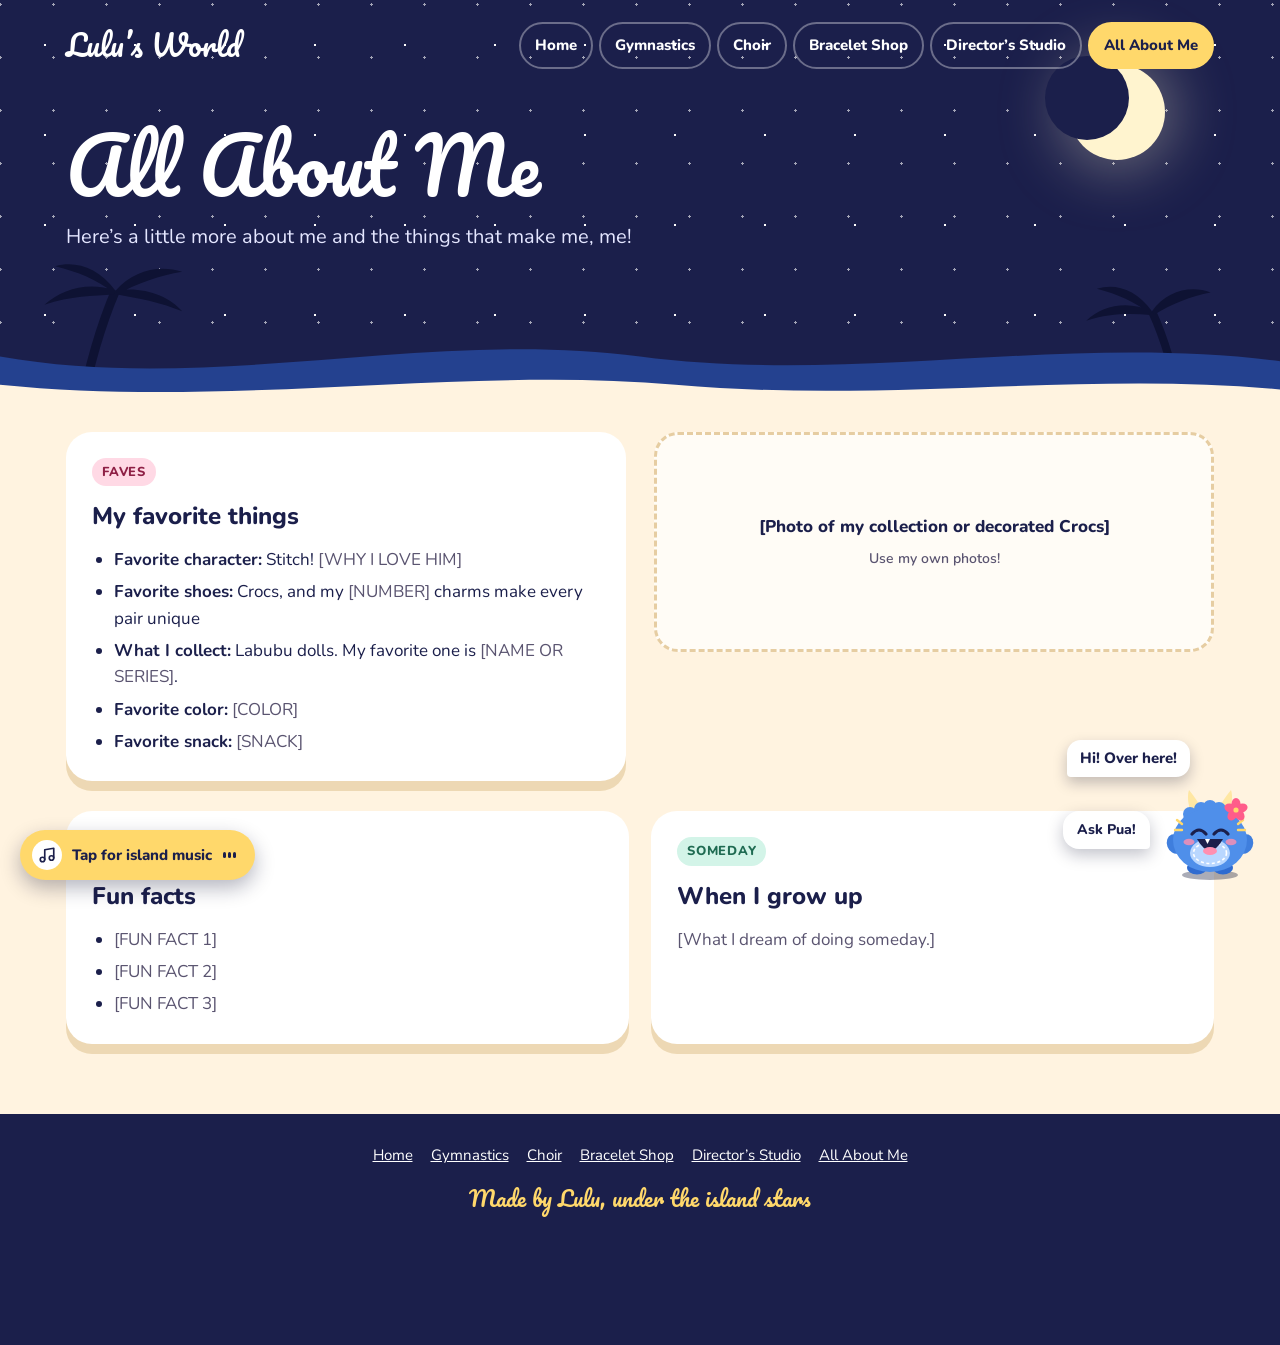
==== all-about-me.html @ 0adfb623 "Lulu's World: six-page Island Nights site with Pua helper Co-Authored-By: Claude Opus 5.5 <noreply@a" ====
<!doctype html>
<html lang="en">
<head>
<meta charset="utf-8">
<meta name="viewport" content="width=device-width, initial-scale=1, viewport-fit=cover">
<meta name="robots" content="noindex, nofollow">
<title>All About Me · Lulu’s World</title>
<meta name="claude:viewport-fit-sides" content="cover">
<meta name="description" content="Lulu’s favorite things, fun facts and dreams.">
<link rel="preconnect" href="https://fonts.googleapis.com">
<link rel="preconnect" href="https://fonts.gstatic.com" crossorigin>
<link rel="stylesheet" href="https://fonts.googleapis.com/css2?family=Pacifico&amp;family=Nunito:wght@400;600;700;800&amp;display=swap">
<link rel="stylesheet" href="css/site.css">
</head>
<body>
<header class="sky short">
  <div class="moon" aria-hidden="true"></div>
  <div class="wrap">
    <div class="site-header">
      <a class="brand" href="index.html">Lulu’s World</a>
      <nav class="nav" aria-label="Main">
        <a href="index.html">Home</a>
        <a href="gymnastics.html">Gymnastics</a>
        <a href="choir.html">Choir</a>
        <a href="bracelet-shop.html">Bracelet Shop</a>
        <a href="directors-studio.html">Director’s Studio</a>
        <a href="all-about-me.html" aria-current="page">All About Me</a>
      </nav>
    </div>
    <div class="page-hero">
      <h1>All About Me</h1>
      <p>Here’s a little more about me and the things that make me, me!</p>
    </div>
  </div>
  <svg class="wave" viewBox="0 0 1440 170" preserveAspectRatio="none" aria-hidden="true" focusable="false">
      <path d="M90 170 C 100 120 112 80 130 40" stroke="#0E1233" stroke-width="10" fill="none"></path>
      <path d="M130 40 C 100 30 70 38 50 55 C 80 45 105 46 128 44 Z M130 40 C 150 18 180 12 205 20 C 180 24 155 32 132 44 Z M130 40 C 110 15 85 8 62 14 C 88 20 108 28 128 42 Z M130 40 C 160 35 190 45 205 62 C 180 52 155 48 132 44 Z" fill="#0E1233"></path>
      <path d="M1330 170 C 1322 130 1312 95 1296 62" stroke="#0E1233" stroke-width="9" fill="none"></path>
      <path d="M1296 62 C 1270 50 1240 55 1222 72 C 1248 64 1272 64 1294 66 Z M1296 62 C 1312 40 1340 34 1362 42 C 1340 46 1318 54 1298 66 Z M1296 62 C 1278 38 1254 32 1234 38 C 1258 44 1276 52 1294 64 Z" fill="#0E1233"></path>
      <path d="M0 110 C 240 150 480 80 720 110 C 960 140 1200 85 1440 115 L1440 170 L0 170 Z" fill="#24418F"></path>
      <path d="M0 140 C 260 165 520 120 760 140 C 1000 160 1220 125 1440 145 L1440 170 L0 170 Z" fill="#FFF3E0"></path>
    </svg>
</header>

<main>
  <section class="sand first">
    <div class="wrap stack">
      <div class="two-col">
        <article class="card">
          <span class="tag pink">Faves</span>
          <h2>My favorite things</h2>
          <ul>
            <li><b>Favorite character:</b> Stitch! <span class="fill">[WHY I LOVE HIM]</span></li>
            <li><b>Favorite shoes:</b> Crocs, and my <span class="fill">[NUMBER]</span> charms make every pair unique</li>
            <li><b>What I collect:</b> Labubu dolls. My favorite one is <span class="fill">[NAME OR SERIES]</span>.</li>
            <li><b>Favorite color:</b> <span class="fill">[COLOR]</span></li>
            <li><b>Favorite snack:</b> <span class="fill">[SNACK]</span></li>
          </ul>
        </article>
        <div class="photo-spot" role="img" aria-label="Photo of my collection or decorated Crocs (coming soon)"><span>[Photo of my collection or decorated Crocs]</span><small>Use my own photos!</small></div>
      </div>
      <div class="cards">
        <article class="card">
          <span class="tag sun">Did you know?</span>
          <h2>Fun facts</h2>
          <ul><li><span class="fill">[FUN FACT 1]</span></li><li><span class="fill">[FUN FACT 2]</span></li><li><span class="fill">[FUN FACT 3]</span></li></ul>
        </article>
        <article class="card">
          <span class="tag mint">Someday</span>
          <h2>When I grow up</h2>
          <p><span class="fill">[What I dream of doing someday.]</span></p>
        </article>
      </div>
    </div>
  </section>
</main>

<footer class="site-footer">
  <div class="wrap">
    <nav aria-label="Footer">
      <a href="index.html">Home</a>
      <a href="gymnastics.html">Gymnastics</a>
      <a href="choir.html">Choir</a>
      <a href="bracelet-shop.html">Bracelet Shop</a>
      <a href="directors-studio.html">Director’s Studio</a>
      <a href="all-about-me.html">All About Me</a>
    </nav>
    Made by Lulu, under the island stars
  </div>
</footer>
<script src="js/pua.js" defer></script>
</body>
</html>
---- css/site.css ----
/* Island Nights: a starry night-sky band at the top of every page, a wave into warm sand, surfboard-shaped links. */
:root {
  --night: #1B1F4B;
  --night-deep: #0E1233;
  --lagoon: #24418F;
  --sand: #FFF3E0;
  --sand-print: #E6CDA2;
  --hibiscus: #FF5C8A;
  --hibiscus-deep: #FF3D73;
  --plumeria: #FFD86B;
  --pink: #FF8FB0;
  --mint: #6FD6B2;
  --peri: #9FB4FF;
  --papaya: #FFB27A;
  --mist: #E4E6FF;
  --berry: #C2185B;
  --muted: #5A5470;
  --white: #FFFFFF;
  --font-display: 'Pacifico', 'Brush Script MT', cursive;
  --font-body: 'Nunito', 'Trebuchet MS', system-ui, sans-serif;
  color-scheme: light;
}

* { box-sizing: border-box; }
html { scroll-behavior: smooth; }
body {
  margin: 0;
  font-family: var(--font-body);
  font-size: 17px;
  line-height: 1.55;
  color: var(--night);
  background: var(--sand);
}
img { max-width: 100%; }
a { color: inherit; }
:focus-visible { outline: 3px solid var(--plumeria); outline-offset: 3px; border-radius: 6px; }
h1, h2, h3 { text-wrap: balance; }

.wrap {
  max-width: 1180px;
  margin: 0 auto;
  padding-left: max(16px, env(safe-area-inset-left, 0px));
  padding-right: max(16px, env(safe-area-inset-right, 0px));
}

/* ---------- Night sky band ---------- */
.sky {
  position: relative;
  overflow: hidden;
  color: var(--white);
  background-color: var(--night);
  background-image:
    radial-gradient(#FFFFFF 1.2px, transparent 1.4px),
    radial-gradient(rgba(255,255,255,0.6) 1px, transparent 1.2px);
  background-size: 90px 90px, 53px 53px;
  background-position: 0 0, 27px 31px;
  padding-bottom: 150px;
}
.sky.short { padding-bottom: 160px; }
.moon {
  position: absolute; top: 70px; right: 9%;
  width: 140px; height: 140px; border-radius: 50%;
  background: #FFF4CF; box-shadow: 0 0 60px 10px rgba(255,244,207,0.35);
}
.moon::after {
  content: ""; position: absolute; top: -12px; left: -34px;
  width: 120px; height: 120px; border-radius: 50%; background: var(--night);
}
.sky.short .moon { width: 96px; height: 96px; top: 64px; }
.sky.short .moon::after { width: 84px; height: 84px; left: -24px; top: -8px; }

.site-header {
  position: relative;
  display: flex; flex-wrap: wrap; align-items: center; justify-content: space-between;
  gap: 16px; padding-block: 22px;
}
.brand { font-family: var(--font-display); font-size: 30px; text-decoration: none; color: var(--white); }
.nav { display: flex; flex-wrap: wrap; gap: 6px; }
.nav a {
  font-weight: 800; font-size: 15px; text-decoration: none; color: var(--white);
  padding: 10px 14px; border-radius: 999px; border: 2px solid rgba(255,255,255,0.35);
}
.nav a:hover { border-color: var(--white); }
.nav a[aria-current="page"] { background: var(--plumeria); color: var(--night); border-color: var(--plumeria); }

.wave { position: absolute; left: 0; right: 0; bottom: -1px; width: 100%; height: 160px; display: block; }

/* ---------- Home hero ---------- */
.hero { position: relative; display: flex; flex-wrap: wrap; align-items: center; gap: 48px; padding-top: 44px; }
.hero-copy { flex: 999 1 460px; min-width: 0; display: flex; flex-direction: column; gap: 20px; }
.eyebrow { display: flex; align-items: center; gap: 12px; font-weight: 800; font-size: 16px; letter-spacing: 0.08em; text-transform: uppercase; color: var(--plumeria); }
.hero h1 { margin: 0; font-family: var(--font-display); font-weight: 400; font-size: clamp(56px, 9vw, 92px); line-height: 1.1; }
.hero h1 span { color: #FF7AA2; }
.hero p { margin: 0; font-size: 21px; line-height: 1.6; max-width: 32em; color: var(--mist); }
.btn-row { display: flex; flex-wrap: wrap; gap: 12px; }
.btn { display: inline-block; font-weight: 800; font-size: 18px; text-decoration: none; padding: 15px 26px; border-radius: 999px; }
.btn.sun { color: var(--night); background: var(--plumeria); }
.btn.hib { color: var(--white); background: var(--hibiscus-deep); }
.hero-photo { flex: 1 1 320px; display: flex; justify-content: center; }
.hero-photo .frame { position: relative; width: 320px; max-width: 100%; }

/* ---------- Page hero (inner pages) ---------- */
.page-hero { position: relative; padding-top: 30px; display: flex; flex-direction: column; gap: 12px; max-width: 760px; }
.page-hero h1 { margin: 0; font-family: var(--font-display); font-weight: 400; font-size: clamp(48px, 8vw, 76px); line-height: 1.15; }
.page-hero p { margin: 0; font-size: 20px; color: var(--mist); max-width: 34em; }

/* ---------- Photo and video spots ---------- */
.photo-spot {
  display: flex; flex-direction: column; align-items: center; justify-content: center; gap: 8px;
  text-align: center; font-weight: 800; color: var(--night);
  background: rgba(255,255,255,0.7); border: 3px dashed var(--sand-print);
  border-radius: 24px; padding: 24px; min-height: 220px;
}
.photo-spot small { font-weight: 600; color: var(--muted); font-size: 14px; }
.sky .photo-spot { background: #2C3478; border: 8px solid var(--hibiscus); color: var(--white); border-radius: 160px / 120px; min-height: 380px; }
.sky .photo-spot small { color: var(--mist); }
.photo-spot.video { aspect-ratio: 16 / 9; min-height: 0; max-width: 100%; }

/* ---------- Sand sections ---------- */
.sand { position: relative; background: var(--sand); padding-block: 40px 70px; overflow: hidden; }
.sand.first { padding-top: 20px; }
.footprints { position: absolute; left: 0; right: 0; top: 0; height: 110px; pointer-events: none; }
.footprints svg { position: absolute; }
.section-title { margin: 0; font-family: var(--font-display); font-weight: 400; font-size: clamp(34px, 5vw, 50px); line-height: 1.25; color: var(--night); }
.section-title.center { text-align: center; }
.stack { display: flex; flex-direction: column; gap: 30px; }

/* Surfboard links */
.boards { display: grid; grid-template-columns: repeat(auto-fit, minmax(190px, 1fr)); gap: 22px; justify-items: center; }
.board {
  position: relative; width: 100%; max-width: 210px; height: 330px; text-decoration: none; color: var(--night);
  border-radius: 105px 105px 105px 105px / 165px 165px 120px 120px;
  display: flex; flex-direction: column; align-items: center; justify-content: center; gap: 10px;
  padding: 24px; text-align: center; transition: transform .2s;
}
.board:hover { transform: translateY(-6px) rotate(-2deg); }
.board::before { content: ""; position: absolute; top: 18px; bottom: 18px; left: 50%; width: 6px; margin-left: -3px; background: rgba(255,255,255,0.55); border-radius: 3px; }
.board .icon { position: relative; width: 62px; height: 62px; border-radius: 50%; background: var(--white); display: flex; align-items: center; justify-content: center; }
.board .label { position: relative; background: var(--sand); padding: 8px 12px; border-radius: 14px; display: flex; flex-direction: column; gap: 4px; }
.board .label b { font-size: 21px; }
.board .label span { font-size: 14px; line-height: 1.4; }
.board.pink { background: var(--pink); box-shadow: 0 10px 0 #E2577F; }
.board.sun { background: var(--plumeria); box-shadow: 0 10px 0 #D9AE36; }
.board.mint { background: var(--mint); box-shadow: 0 10px 0 #3FAE88; }
.board.peri { background: var(--peri); box-shadow: 0 10px 0 #6C83E0; }
.board.papaya { background: var(--papaya); box-shadow: 0 10px 0 #E08446; }

/* Content cards on sand */
.cards { display: grid; grid-template-columns: repeat(auto-fit, minmax(260px, 1fr)); gap: 22px; }
.card { background: var(--white); border-radius: 26px; padding: 26px; display: flex; flex-direction: column; gap: 12px; box-shadow: 0 10px 0 rgba(230,205,162,0.7); min-width: 0; }
.card h2, .card h3 { margin: 0; font-size: 24px; font-weight: 800; color: var(--night); }
.card p { margin: 0; }
.card ul, .card ol { margin: 0; padding-left: 22px; display: flex; flex-direction: column; gap: 6px; }
.card .tag { align-self: flex-start; font-size: 13px; font-weight: 800; letter-spacing: .06em; text-transform: uppercase; padding: 4px 10px; border-radius: 999px; }
.tag.pink { background: #FFD9E5; color: #8E1F45; }
.tag.sun { background: #FFF0C2; color: #6B4B00; }
.tag.mint { background: #D3F4E8; color: #1F6B52; }
.tag.peri { background: #E3E9FF; color: #2E3E8C; }
.fill { color: var(--muted); }
.sky .fill { color: #C9CCF5; }
.quote { font-family: var(--font-display); font-size: 26px; line-height: 1.4; color: var(--berry); margin: 0; }
.two-col { display: flex; flex-wrap: wrap; gap: 28px; align-items: flex-start; }
.two-col > * { flex: 1 1 320px; min-width: 0; }

/* ---------- Lagoon band (bracelets) ---------- */
.lagoon { background: var(--lagoon); color: var(--white); padding-block: 64px; }
.shop-head { display: flex; flex-wrap: wrap; align-items: center; justify-content: space-between; gap: 28px; }
.shop-head .logo { margin: 0; flex: 1 1 340px; max-width: 480px; }
.shop-head .logo img { display: block; width: 100%; height: auto; border-radius: 26px; box-shadow: 0 12px 28px rgba(14,18,51,0.35); }
.shop-side { flex: 1 1 280px; display: flex; flex-direction: column; align-items: flex-start; gap: 16px; }
.shop-side p { margin: 0; font-size: 19px; max-width: 26em; }
.prices { display: flex; flex-wrap: wrap; gap: 12px; }
.price { background: var(--sand); color: var(--night); border-radius: 20px; padding: 10px 20px; display: flex; flex-direction: column; align-items: center; }
.price b { font-size: 15px; }
.price span { font-family: var(--font-display); font-size: 36px; line-height: 1.25; color: var(--berry); }
.lagoon a.more { font-weight: 800; font-size: 18px; color: var(--plumeria); }
.bracelets { display: grid; grid-template-columns: repeat(auto-fit, minmax(220px, 1fr)); gap: 20px; margin-top: 28px; }
.bracelet { background: var(--sand); color: var(--night); border-radius: 26px; padding: 14px; display: flex; flex-direction: column; gap: 12px; }
.bracelet img { display: block; width: 100%; height: 180px; object-fit: cover; border-radius: 18px; }
.bracelet .row { display: flex; justify-content: space-between; align-items: center; gap: 10px; padding: 0 6px 6px; }
.bracelet .row b { font-size: 20px; }
.bracelet .row span { background: var(--night); color: var(--plumeria); font-weight: 800; padding: 6px 12px; border-radius: 999px; }
.bracelet p { margin: 0; padding: 0 6px 6px; font-size: 15px; }

.steps { counter-reset: step; list-style: none; padding: 0; margin: 0; display: grid; grid-template-columns: repeat(auto-fit, minmax(220px, 1fr)); gap: 18px; }
.steps li { counter-increment: step; background: var(--white); border-radius: 22px; padding: 22px; display: flex; flex-direction: column; gap: 8px; }
.steps li::before { content: counter(step); width: 40px; height: 40px; border-radius: 50%; background: var(--hibiscus); color: var(--white); font-weight: 800; display: flex; align-items: center; justify-content: center; }

/* ---------- Footer ---------- */
.site-footer { background: var(--night); color: var(--plumeria); text-align: center; font-family: var(--font-display); font-size: 22px; padding-block: 30px 130px; }
.site-footer nav { font-family: var(--font-body); font-size: 15px; display: flex; flex-wrap: wrap; justify-content: center; gap: 6px 18px; margin-bottom: 14px; }
.site-footer nav a { color: var(--white); }

/* ---------- Pua and music (injected by js/pua.js) ---------- */
.pua-stage {
  position: fixed; z-index: 50;
  right: calc(20px + env(safe-area-inset-right, 0px)); bottom: calc(20px + env(safe-area-inset-bottom, 0px));
  display: flex; flex-direction: column; align-items: flex-end; gap: 14px; max-width: calc(100vw - 40px);
  transition: transform .75s cubic-bezier(.2,1.5,.4,1);
}
.pua-stage.zoomed { transform: translate(calc(-50vw + 90px), calc(-50vh + 110px)) scale(3); }
.zoom-dim { position: fixed; inset: 0; z-index: 45; background: radial-gradient(circle at 50% 50%, rgba(27,31,75,0.35) 0%, rgba(14,18,51,0.85) 70%); animation: fadein .4s ease-out; }
.pua-chat { width: 340px; max-width: 100%; background: var(--sand); color: var(--night); border-radius: 26px; overflow: hidden; box-shadow: 0 18px 40px rgba(14,18,51,0.35); display: flex; flex-direction: column; }
.pua-chat[hidden] { display: none !important; }
.pua-chat-head { background: #7FB2F5; padding: 12px 14px; display: flex; align-items: center; gap: 10px; }
.pua-chat-head .who { flex-grow: 1; display: flex; flex-direction: column; }
.pua-chat-head .who b { font-family: var(--font-display); font-weight: 400; font-size: 20px; line-height: 1.2; }
.pua-chat-head .who span { font-size: 13px; font-weight: 700; }
.round-btn { width: 44px; height: 44px; border: none; border-radius: 50%; cursor: pointer; display: flex; align-items: center; justify-content: center; }
.round-btn.soft { background: rgba(255,255,255,0.6); }
.round-btn.send { background: var(--hibiscus-deep); }
.round-btn:disabled { opacity: .5; cursor: default; }
.pua-msgs { padding: 16px; display: flex; flex-direction: column; gap: 10px; max-height: 300px; overflow-y: auto; }
.msg { max-width: 85%; padding: 10px 14px; font-size: 15px; line-height: 1.45; white-space: pre-wrap; overflow-wrap: anywhere; }
.msg.pua { align-self: flex-start; background: var(--white); border-radius: 18px 18px 18px 6px; }
.msg.you { align-self: flex-end; background: var(--plumeria); border-radius: 18px 18px 6px 18px; }
.msg.thinking { color: var(--muted); font-style: italic; }
.pua-chips { padding: 0 16px 10px; display: flex; flex-wrap: wrap; gap: 8px; }
.pua-chips button { font-family: var(--font-body); font-weight: 700; font-size: 13px; color: var(--night); background: var(--white); border: 2px solid #7FB2F5; border-radius: 999px; padding: 8px 12px; min-height: 36px; cursor: pointer; }
.pua-form { margin: 0; padding: 10px 12px 12px; display: flex; gap: 8px; border-top: 2px solid #FFE0C2; }
.pua-form input { flex-grow: 1; min-width: 0; font-family: var(--font-body); font-size: 16px; color: var(--night); background: var(--white); border: 2px solid #FFE0C2; border-radius: 999px; padding: 10px 14px; }
.pua-note { padding: 0 16px 12px; font-size: 12px; color: var(--muted); text-align: center; }
.sr-only { position: absolute; width: 1px; height: 1px; overflow: hidden; clip: rect(0 0 0 0); white-space: nowrap; }

.pua-wrap { position: relative; display: flex; align-items: center; gap: 10px; }
.pua-ask { background: var(--white); color: var(--night); font-weight: 800; font-size: 14px; padding: 8px 14px; border-radius: 16px 16px 4px 16px; box-shadow: 0 6px 16px rgba(14,18,51,0.25); }
.pua-btn { width: 100px; height: 100px; padding: 0; border: none; background: transparent; cursor: pointer; }
.pua-btn svg { overflow: visible; }
.pua-btn .pua-body { transform-origin: 50% 90%; transform-box: view-box; }
.pua-btn .face { display: none; }
.pua-btn .face-idle { display: inline; }
.pua-btn .eyes-happy { display: none; }
.pua-btn .eyes-open { animation: blink 4.5s infinite; transform-box: fill-box; transform-origin: center; }
.pua-wrap.has-mood .face-idle { display: none; }
.pua-wrap.mood-laugh .face-laugh, .pua-wrap.mood-jump .face-laugh, .pua-wrap.mood-wow .face-wow, .pua-wrap.mood-zoom .face-wow,
.pua-wrap.mood-love .face-love, .pua-wrap.mood-wink .face-wink, .pua-wrap.mood-think .face-wink { display: inline; }
.pua-wrap:not(.has-mood):hover .pua-body, .pua-wrap:not(.has-mood) .pua-btn:focus-visible .pua-body { animation: giggle .45s ease-in-out infinite; }
.pua-wrap:not(.has-mood):hover .eyes-open, .pua-wrap:not(.has-mood) .pua-btn:focus-visible .eyes-open { display: none; }
.pua-wrap:not(.has-mood):hover .eyes-happy, .pua-wrap:not(.has-mood) .pua-btn:focus-visible .eyes-happy { display: inline; }
.pua-wrap.mood-laugh .pua-body { animation: giggle .3s ease-in-out infinite; }
.pua-wrap.mood-jump .pua-body { animation: jump .7s ease-in-out infinite; }
.pua-wrap.mood-wow .pua-body { animation: hop .5s ease-out 2; }
.pua-wrap.mood-love .pua-body { animation: sway 1s ease-in-out infinite; }
.pua-wrap.mood-wink .pua-body, .pua-wrap.mood-think .pua-body { animation: tilt .6s ease-in-out 1 forwards; }
.pua-wrap.mood-zoom .pua-body { animation: shake .22s ease-in-out infinite; }
.say { position: absolute; right: 70px; top: -40px; background: var(--white); color: var(--night); font-weight: 800; font-size: 15px; padding: 7px 13px; border-radius: 14px 14px 14px 4px; white-space: nowrap; box-shadow: 0 6px 14px rgba(14,18,51,0.25); z-index: 2; animation: pop .25s ease-out; }
.say.hee { background: var(--plumeria); opacity: 0; transform: translateY(6px) scale(.9); transition: opacity .2s, transform .2s; animation: none; pointer-events: none; }
.pua-wrap:not(.has-mood):hover .say.hee { opacity: 1; transform: translateY(0) scale(1); }
.pua-stage.zoomed .say { font-size: 22px; padding: 10px 18px; }
.burst { position: absolute; right: 50px; bottom: 55px; width: 0; height: 0; z-index: 3; }
.bp { position: absolute; left: -5px; top: -5px; width: 10px; height: 10px; border-radius: 50%; animation: burst .75s ease-out forwards; }
.bp.star { border-radius: 2px; }

.music-btn {
  position: fixed; z-index: 50;
  left: calc(20px + env(safe-area-inset-left, 0px)); bottom: calc(20px + env(safe-area-inset-bottom, 0px));
  display: flex; align-items: center; gap: 10px; min-height: 48px; padding: 10px 18px 10px 12px;
  border: none; border-radius: 999px; background: var(--plumeria); color: var(--night);
  font-family: var(--font-body); font-weight: 800; font-size: 15px; cursor: pointer; box-shadow: 0 8px 20px rgba(14,18,51,0.3);
}
.music-btn .disc { width: 30px; height: 30px; border-radius: 50%; background: var(--white); display: flex; align-items: center; justify-content: center; }
.music-btn .eq { display: flex; align-items: center; height: 16px; }
.music-btn .eq i { display: inline-block; width: 3px; margin: 0 1px; background: var(--night); border-radius: 2px; height: 6px; }
.music-btn.playing .eq i { animation: eq .8s ease-in-out infinite; }
.music-btn.playing .eq i:nth-child(2) { animation-delay: .2s; }
.music-btn.playing .eq i:nth-child(3) { animation-delay: .4s; }

@keyframes giggle { 0%,100% { transform: rotate(0) translateY(0); } 20% { transform: rotate(-7deg) translateY(-3px); } 40% { transform: rotate(6deg); } 60% { transform: rotate(-5deg) translateY(-2px); } 80% { transform: rotate(4deg); } }
@keyframes jump { 0%,100% { transform: translateY(0) scale(1.06,.92); } 35% { transform: translateY(-26px) scale(.95,1.06); } 55% { transform: translateY(-30px); } 85% { transform: translateY(0) scale(1.08,.9); } }
@keyframes hop { 0%,100% { transform: translateY(0); } 40% { transform: translateY(-12px); } }
@keyframes sway { 0%,100% { transform: rotate(-6deg); } 50% { transform: rotate(6deg); } }
@keyframes tilt { 0% { transform: rotate(0); } 60% { transform: rotate(-12deg); } 100% { transform: rotate(-7deg); } }
@keyframes shake { 0%,100% { transform: rotate(0); } 25% { transform: rotate(-5deg) translateX(-2px); } 75% { transform: rotate(5deg) translateX(2px); } }
@keyframes blink { 0%,92%,100% { transform: scaleY(1); } 95% { transform: scaleY(.1); } }
@keyframes pop { 0% { transform: scale(.6); opacity: 0; } 100% { transform: scale(1); opacity: 1; } }
@keyframes burst { 0% { transform: translate(0,0) scale(.3); opacity: 1; } 100% { transform: translate(var(--dx), var(--dy)) scale(1); opacity: 0; } }
@keyframes eq { 0%,100% { height: 5px; } 50% { height: 15px; } }
@keyframes fadein { 0% { opacity: 0; } 100% { opacity: 1; } }

@media (max-width: 560px) {
  .sky, .sky.short { padding-bottom: 110px; }
  .wave { height: 100px; }
  .moon { width: 90px; height: 90px; top: 90px; right: 6%; }
  .moon::after { width: 78px; height: 78px; left: -22px; top: -8px; }
  .pua-stage.zoomed { transform: translate(calc(-50vw + 70px), calc(-50vh + 110px)) scale(2.2); }
  .music-btn .label { display: none; }
  .say { right: 60px; }
}

@media (prefers-reduced-motion: reduce) {
  html { scroll-behavior: auto; }
  .pua-wrap .pua-body, .pua-wrap:hover .pua-body, .pua-btn .eyes-open, .music-btn .eq i, .say, .bp, .zoom-dim, .board { animation: none !important; transition: none !important; }
  .bp { display: none; }
  .pua-stage { transition: none; }
}
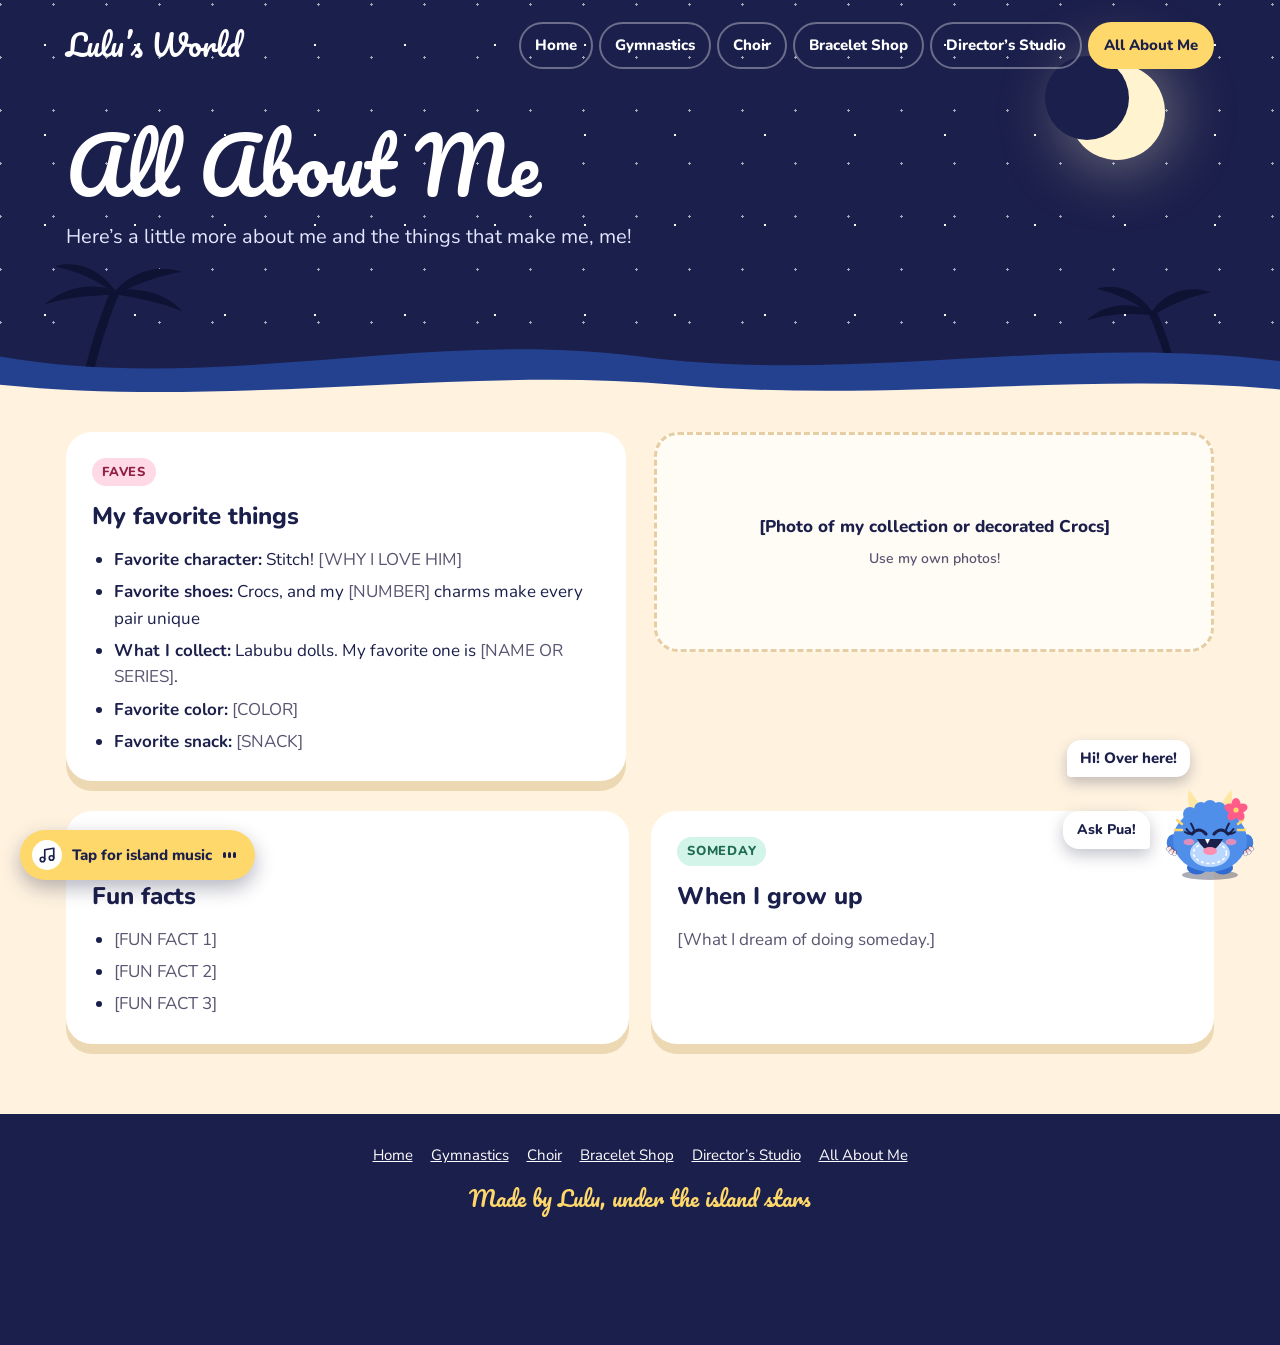
==== commit 24d41054: "Give Pua dramatic lashes and French tip nails Co-Authored-By: Claude Opus 5.5 <noreply@anthropic.com" ====
--- a/all-about-me.html
+++ b/all-about-me.html
@@ -10,7 +10,7 @@
 <link rel="preconnect" href="https://fonts.googleapis.com">
 <link rel="preconnect" href="https://fonts.gstatic.com" crossorigin>
 <link rel="stylesheet" href="https://fonts.googleapis.com/css2?family=Pacifico&amp;family=Nunito:wght@400;600;700;800&amp;display=swap">
-<link rel="stylesheet" href="css/site.css">
+<link rel="stylesheet" href="css/site.css?v=2">
 </head>
 <body>
 <header class="sky short">
@@ -88,6 +88,6 @@
     Made by Lulu, under the island stars
   </div>
 </footer>
-<script src="js/pua.js" defer></script>
+<script src="js/pua.js?v=2" defer></script>
 </body>
 </html>
--- a/css/site.css
+++ b/css/site.css
@@ -90,7 +90,7 @@
 .hero-copy { flex: 999 1 460px; min-width: 0; display: flex; flex-direction: column; gap: 20px; }
 .eyebrow { display: flex; align-items: center; gap: 12px; font-weight: 800; font-size: 16px; letter-spacing: 0.08em; text-transform: uppercase; color: var(--plumeria); }
 .hero h1 { margin: 0; font-family: var(--font-display); font-weight: 400; font-size: clamp(56px, 9vw, 92px); line-height: 1.1; }
-.hero h1 span { color: #FF7AA2; }
+.hero h1 span { color: #44DDF1; }
 .hero p { margin: 0; font-size: 21px; line-height: 1.6; max-width: 32em; color: var(--mist); }
 .btn-row { display: flex; flex-wrap: wrap; gap: 12px; }
 .btn { display: inline-block; font-weight: 800; font-size: 18px; text-decoration: none; padding: 15px 26px; border-radius: 999px; }
@@ -114,6 +114,7 @@
 .photo-spot small { font-weight: 600; color: var(--muted); font-size: 14px; }
 .sky .photo-spot { background: #2C3478; border: 8px solid var(--hibiscus); color: var(--white); border-radius: 160px / 120px; min-height: 380px; }
 .sky .photo-spot small { color: var(--mist); }
+.hero-photo .photo-spot { border-color: #44DDF1; }
 .photo-spot.video { aspect-ratio: 16 / 9; min-height: 0; max-width: 100%; }
 
 /* ---------- Sand sections ---------- */
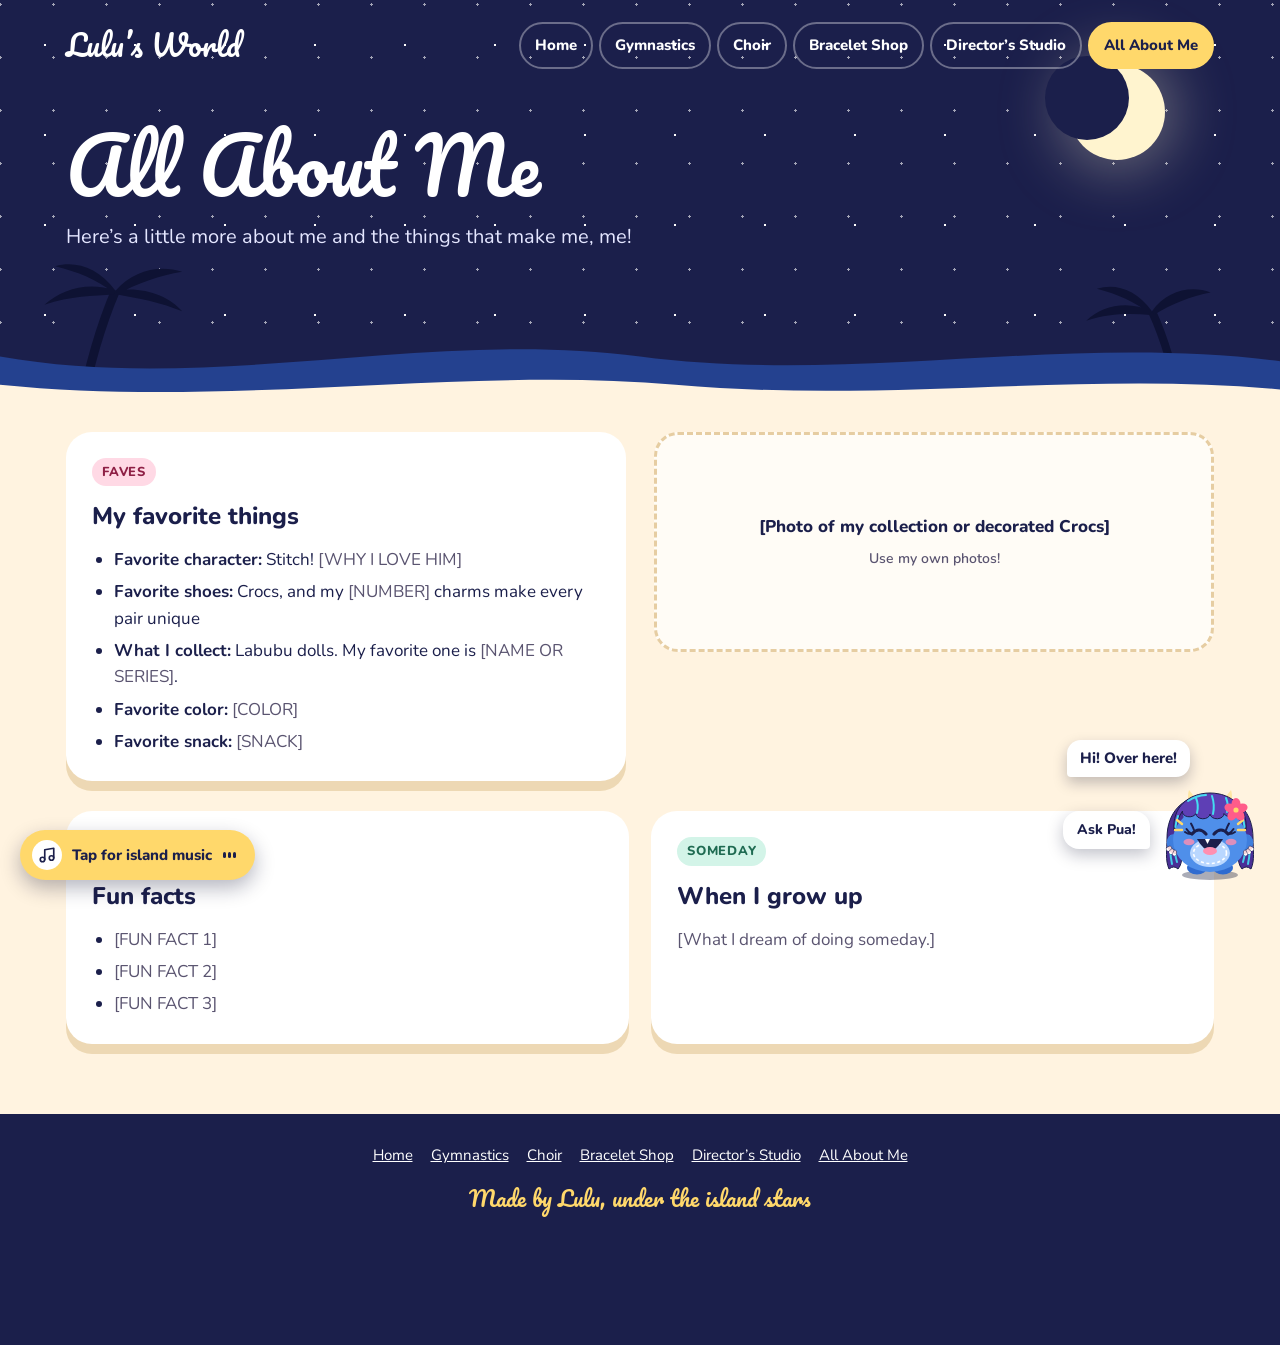
==== commit 3f542835: "Give Pua long hair with rounded bangs and aqua highlights Co-Authored-By: Claude Opus 5.5 <noreply@a" ====
--- a/all-about-me.html
+++ b/all-about-me.html
@@ -88,6 +88,6 @@
     Made by Lulu, under the island stars
   </div>
 </footer>
-<script src="js/pua.js?v=2" defer></script>
+<script src="js/pua.js?v=3" defer></script>
 </body>
 </html>
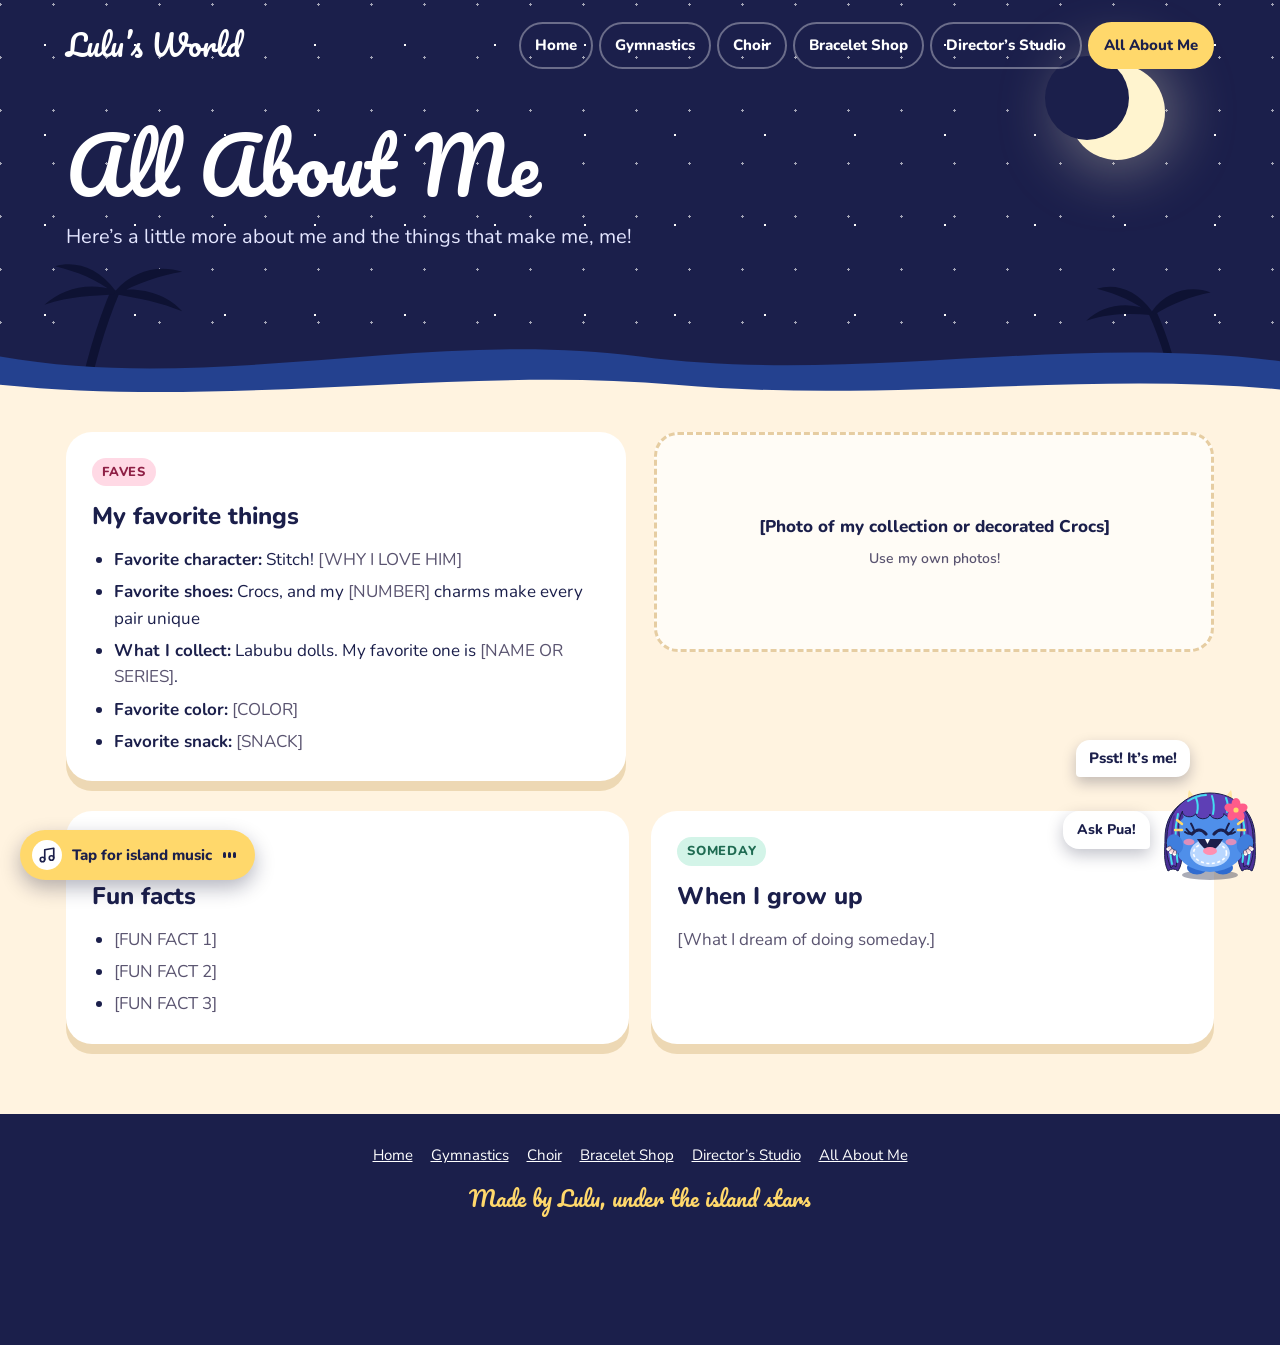
==== commit 7c00943b: "Frame Pua's face with hair so her sides aren't bare Co-Authored-By: Claude Opus 5.5 <noreply@anthrop" ====
--- a/all-about-me.html
+++ b/all-about-me.html
@@ -88,6 +88,6 @@
     Made by Lulu, under the island stars
   </div>
 </footer>
-<script src="js/pua.js?v=3" defer></script>
+<script src="js/pua.js?v=4" defer></script>
 </body>
 </html>
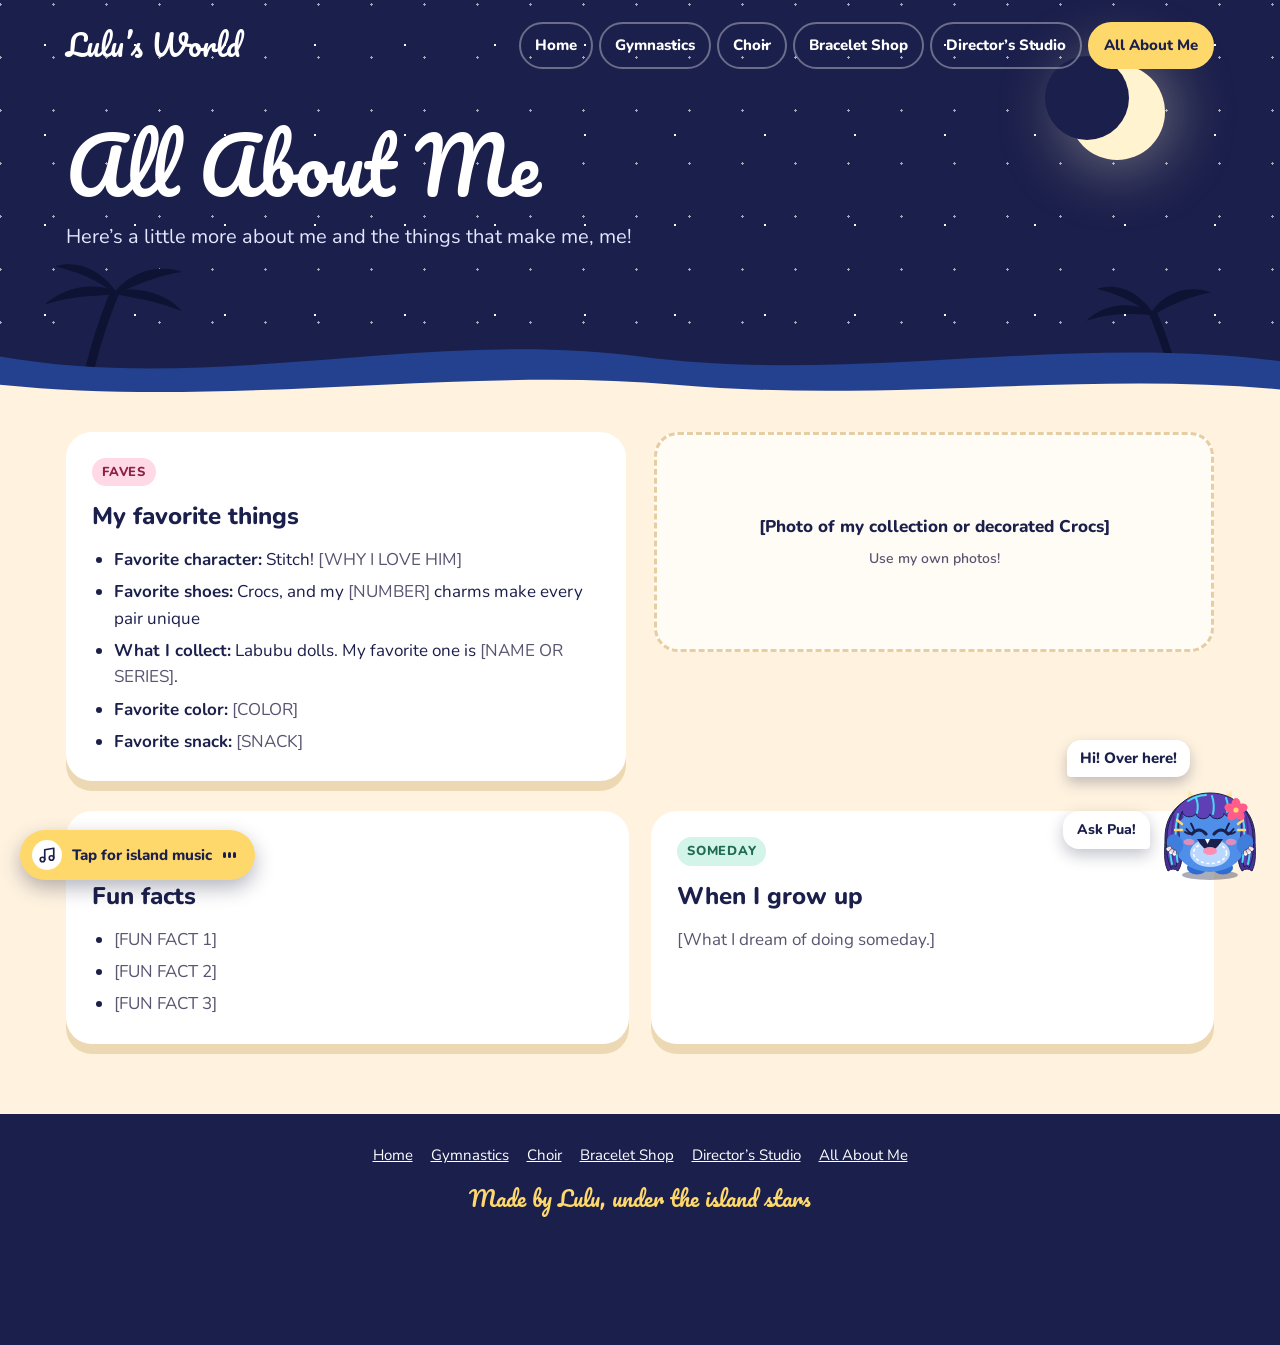
==== commit ce3f2225: "Add a Spend / Save / Share money bar to the Bracelet Shop Co-Authored-By: Claude Opus 5.5 <noreply@a" ====
--- a/all-about-me.html
+++ b/all-about-me.html
@@ -10,7 +10,7 @@
 <link rel="preconnect" href="https://fonts.googleapis.com">
 <link rel="preconnect" href="https://fonts.gstatic.com" crossorigin>
 <link rel="stylesheet" href="https://fonts.googleapis.com/css2?family=Pacifico&amp;family=Nunito:wght@400;600;700;800&amp;display=swap">
-<link rel="stylesheet" href="css/site.css?v=2">
+<link rel="stylesheet" href="css/site.css?v=3">
 </head>
 <body>
 <header class="sky short">
--- a/css/site.css
+++ b/css/site.css
@@ -288,6 +288,37 @@
   .say { right: 60px; }
 }
 
+/* ---------- Spend / Save / Share money bar ---------- */
+.money { padding-block: 56px 20px; }
+.money-card { gap: 22px; padding: 30px; }
+.money-total { display: flex; align-items: center; justify-content: space-between; gap: 12px; flex-wrap: wrap; }
+.money-total b { font-family: var(--font-display); font-weight: 400; font-size: 52px; line-height: 1.1; color: var(--night); }
+.money-bar { display: flex; height: 58px; border: 4px solid var(--night); border-radius: 999px; overflow: hidden; background: var(--mist); box-shadow: 0 6px 0 rgba(27,31,75,0.18); }
+.money-bar .seg {
+  flex: 0 0 var(--w); display: flex; align-items: center; justify-content: center; min-width: 0;
+  background-image: radial-gradient(circle at 50% 50%, rgba(255,255,255,0.45) 0 5px, transparent 6px);
+  background-size: 22px 22px; background-position: 0 center;
+  transform-origin: left center; animation: grow-seg .9s cubic-bezier(.3,1.4,.5,1) both;
+}
+.money-bar .seg + .seg { border-left: 4px solid var(--night); }
+.money-bar .seg b { font-weight: 800; font-size: 18px; color: var(--night); background: rgba(255,255,255,0.85); padding: 2px 10px; border-radius: 999px; }
+.money-bar .seg.share b { font-size: 14px; padding: 2px 6px; }
+.money-bar .save { animation-delay: .15s; }
+.money-bar .share { animation-delay: .3s; }
+.seg.spend, .jar.spend .dot { background-color: var(--hibiscus); }
+.seg.save, .jar.save .dot { background-color: #44DDF1; }
+.seg.share, .jar.share .dot { background-color: var(--plumeria); }
+@keyframes grow-seg { from { transform: scaleX(0); } to { transform: scaleX(1); } }
+.money-jars { list-style: none; padding: 0 !important; margin: 0; display: grid !important; grid-template-columns: repeat(auto-fit, minmax(190px, 1fr)); gap: 14px !important; }
+.jar { display: grid; grid-template-columns: auto 1fr auto; align-items: center; column-gap: 10px; row-gap: 2px; padding: 16px 18px; border-radius: 22px; background: var(--sand); }
+.jar .dot { width: 22px; height: 22px; border-radius: 50%; border: 3px solid var(--night); }
+.jar b { font-size: 20px; font-weight: 800; }
+.jar .amt { font-family: var(--font-display); font-size: 26px; line-height: 1.2; }
+.jar .pct { grid-column: 2; font-weight: 800; color: var(--muted); }
+.jar small { grid-column: 1 / -1; color: var(--muted); font-size: 15px; }
+@media (max-width: 520px) { .money-bar { height: 50px; } .money-bar .seg.share b { display: none; } }
+@media (prefers-reduced-motion: reduce) { .money-bar .seg { animation: none; } }
+
 @media (prefers-reduced-motion: reduce) {
   html { scroll-behavior: auto; }
   .pua-wrap .pua-body, .pua-wrap:hover .pua-body, .pua-btn .eyes-open, .music-btn .eq i, .say, .bp, .zoom-dim, .board { animation: none !important; transition: none !important; }
